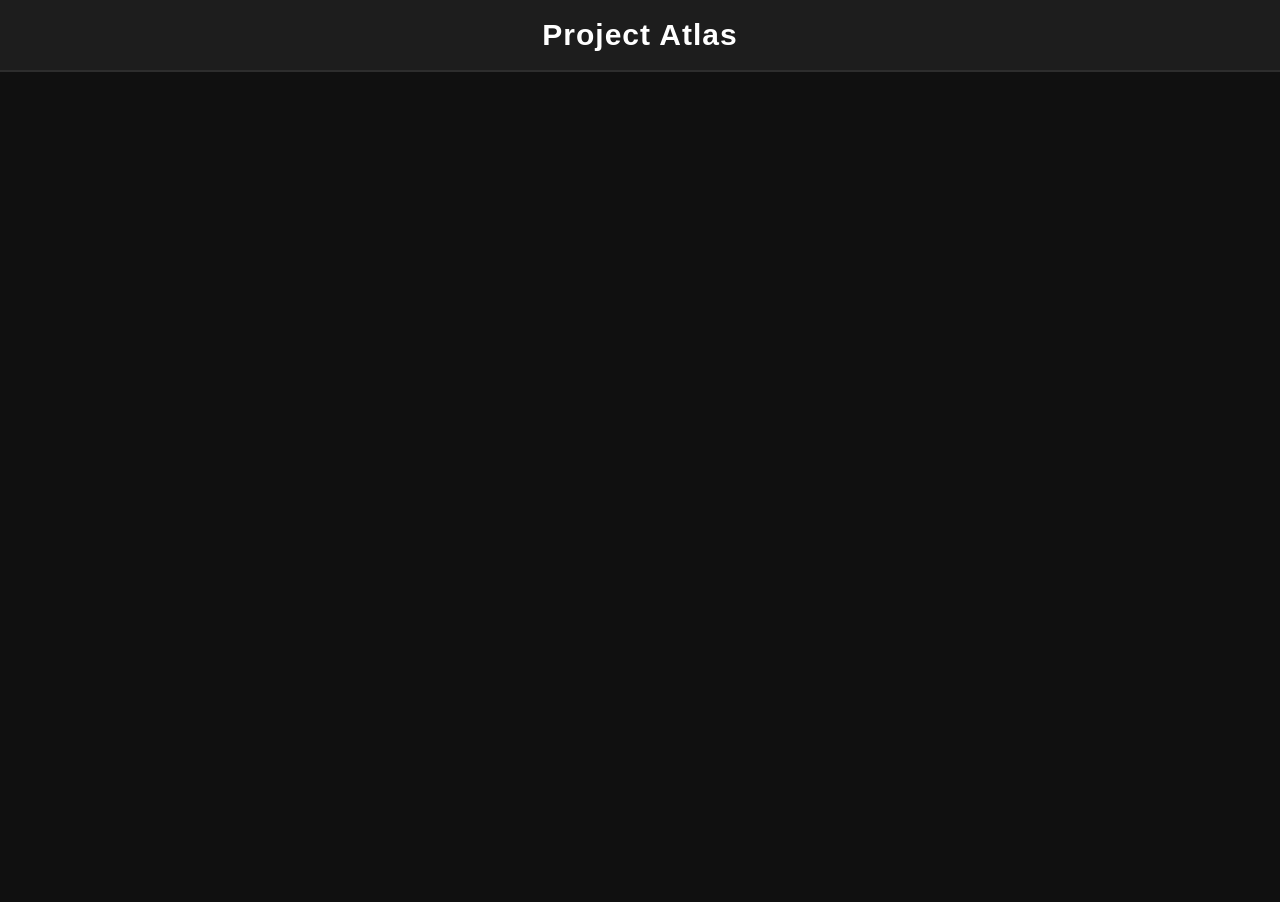
==== atlas.html @ 024258e9 "Create initial HTML structure for Project Atlas" ====
<!DOCTYPE html>
<html lang="en">
<head>
    <meta charset="UTF-8">
    <meta name="viewport" content="width=device-width, initial-scale=1.0">
    <title>Project Atlas - Tiles Survive Dashboard</title>

    <style>
        *{
            margin:0;
            padding:0;
            box-sizing:border-box;
        }

        body{
            background:#101010;
            color:white;
            font-family:Arial,Helvetica,sans-serif;
        }

        header{
            background:#1d1d1d;
            padding:18px;
            text-align:center;
            border-bottom:2px solid #2d2d2d;
        }

        header h1{
            font-size:30px;
            letter-spacing:1px;
        }

        #mapContainer{
            width:100%;
            height:calc(100vh - 70px);
            display:flex;
            justify-content:center;
            align-items:center;
            overflow:auto;
            padding:20px;
        }

        #svgHolder{
            width:100%;
            max-width:1400px;
        }

        #svgHolder svg{
            width:100%;
            height:auto;
            display:block;
        }
    </style>

</head>

<body>

<header>
    <h1>Project Atlas</h1>
</header>

<div id="mapContainer">

    <div id="svgHolder">

    </div>

</div>

<script src="core/atlas.js"></script>

</body>
</html>
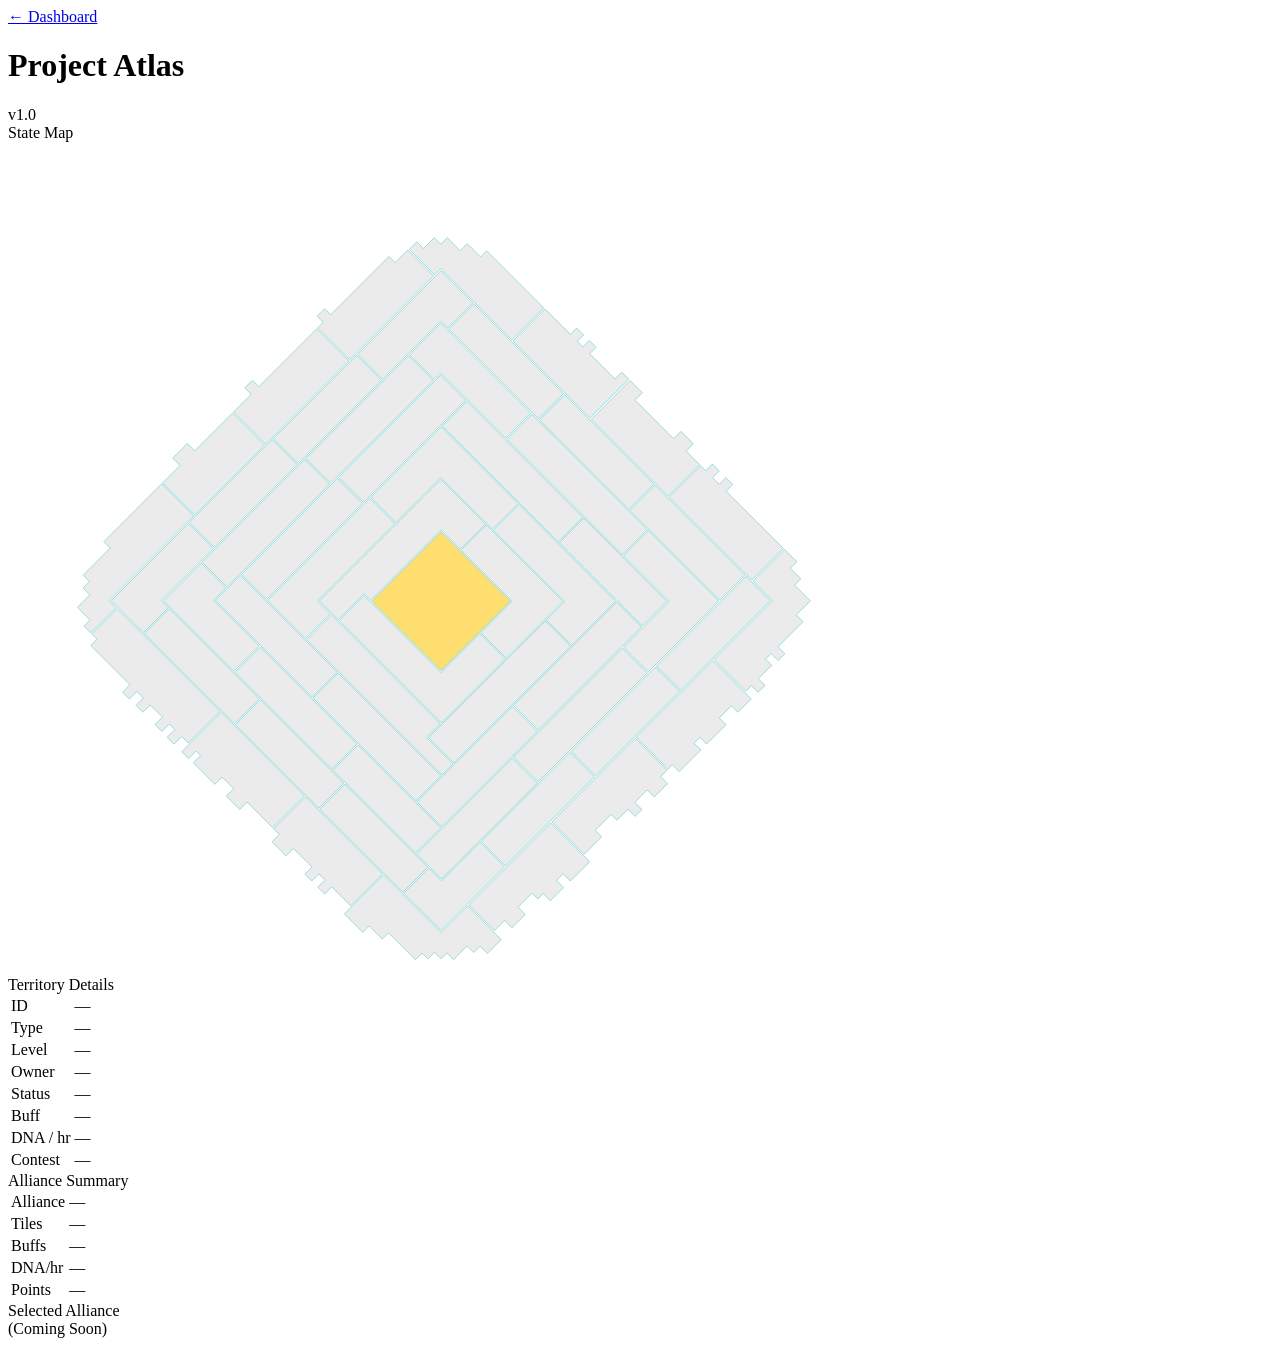
==== commit 4ba929e5: "Refactor HTML structure and add topbar elements" ====
--- a/atlas.html
+++ b/atlas.html
@@ -1,74 +1,196 @@
 <!DOCTYPE html>
 <html lang="en">
 <head>
-    <meta charset="UTF-8">
-    <meta name="viewport" content="width=device-width, initial-scale=1.0">
-    <title>Project Atlas - Tiles Survive Dashboard</title>
 
-    <style>
-        *{
-            margin:0;
-            padding:0;
-            box-sizing:border-box;
-        }
+<meta charset="UTF-8">
+<meta name="viewport" content="width=device-width, initial-scale=1.0">
 
-        body{
-            background:#101010;
-            color:white;
-            font-family:Arial,Helvetica,sans-serif;
-        }
+<title>Project Atlas</title>
 
-        header{
-            background:#1d1d1d;
-            padding:18px;
-            text-align:center;
-            border-bottom:2px solid #2d2d2d;
-        }
-
-        header h1{
-            font-size:30px;
-            letter-spacing:1px;
-        }
-
-        #mapContainer{
-            width:100%;
-            height:calc(100vh - 70px);
-            display:flex;
-            justify-content:center;
-            align-items:center;
-            overflow:auto;
-            padding:20px;
-        }
-
-        #svgHolder{
-            width:100%;
-            max-width:1400px;
-        }
-
-        #svgHolder svg{
-            width:100%;
-            height:auto;
-            display:block;
-        }
-    </style>
+<link rel="stylesheet" href="css/atlas.css">
 
 </head>
 
 <body>
 
-<header>
-    <h1>Project Atlas</h1>
+<header class="topbar">
+
+    <div class="topbar-left">
+        <a href="index.html" class="backButton">← Dashboard</a>
+    </div>
+
+    <div class="topbar-center">
+        <h1>Project Atlas</h1>
+    </div>
+
+    <div class="topbar-right">
+        <span id="atlasVersion">v1.0</span>
+    </div>
+
 </header>
 
-<div id="mapContainer">
 
-    <div id="svgHolder">
+<main class="atlasLayout">
 
-    </div>
+    <!-- ================= MAP ================= -->
 
-</div>
+    <section class="mapPanel">
+
+        <div class="panelTitle">
+            State Map
+        </div>
+
+        <div id="mapContainer">
+
+            <div id="svgHolder">
+
+            </div>
+
+        </div>
+
+    </section>
+
+
+    <!-- ================ RIGHT PANEL ================= -->
+
+    <aside class="sidePanel">
+
+        <!-- Territory -->
+
+        <section class="card">
+
+            <div class="cardTitle">
+                Territory Details
+            </div>
+
+            <table class="infoTable">
+
+                <tr>
+                    <td>ID</td>
+                    <td id="territoryID">—</td>
+                </tr>
+
+                <tr>
+                    <td>Type</td>
+                    <td id="territoryType">—</td>
+                </tr>
+
+                <tr>
+                    <td>Level</td>
+                    <td id="territoryLevel">—</td>
+                </tr>
+
+                <tr>
+                    <td>Owner</td>
+                    <td id="territoryOwner">—</td>
+                </tr>
+
+                <tr>
+                    <td>Status</td>
+                    <td id="territoryStatus">—</td>
+                </tr>
+
+                <tr>
+                    <td>Buff</td>
+                    <td id="territoryBuff">—</td>
+                </tr>
+
+                <tr>
+                    <td>DNA / hr</td>
+                    <td id="territoryDNA">—</td>
+                </tr>
+
+                <tr>
+                    <td>Contest</td>
+                    <td id="territoryPoints">—</td>
+                </tr>
+
+            </table>
+
+        </section>
+
+
+        <!-- Alliance Summary -->
+
+        <section class="card">
+
+            <div class="cardTitle">
+
+                Alliance Summary
+
+            </div>
+
+            <table class="infoTable">
+
+                <tr>
+
+                    <td>Alliance</td>
+
+                    <td id="sumAlliance">—</td>
+
+                </tr>
+
+                <tr>
+
+                    <td>Tiles</td>
+
+                    <td id="sumTiles">—</td>
+
+                </tr>
+
+                <tr>
+
+                    <td>Buffs</td>
+
+                    <td id="sumBuffs">—</td>
+
+                </tr>
+
+                <tr>
+
+                    <td>DNA/hr</td>
+
+                    <td id="sumDNA">—</td>
+
+                </tr>
+
+                <tr>
+
+                    <td>Points</td>
+
+                    <td id="sumPoints">—</td>
+
+                </tr>
+
+            </table>
+
+        </section>
+
+
+        <!-- Future Card -->
+
+        <section class="card">
+
+            <div class="cardTitle">
+
+                Selected Alliance
+
+            </div>
+
+            <div id="futureArea">
+
+                (Coming Soon)
+
+            </div>
+
+        </section>
+
+    </aside>
+
+</main>
 
 <script src="core/atlas.js"></script>
 
 </body>
+
 </html>
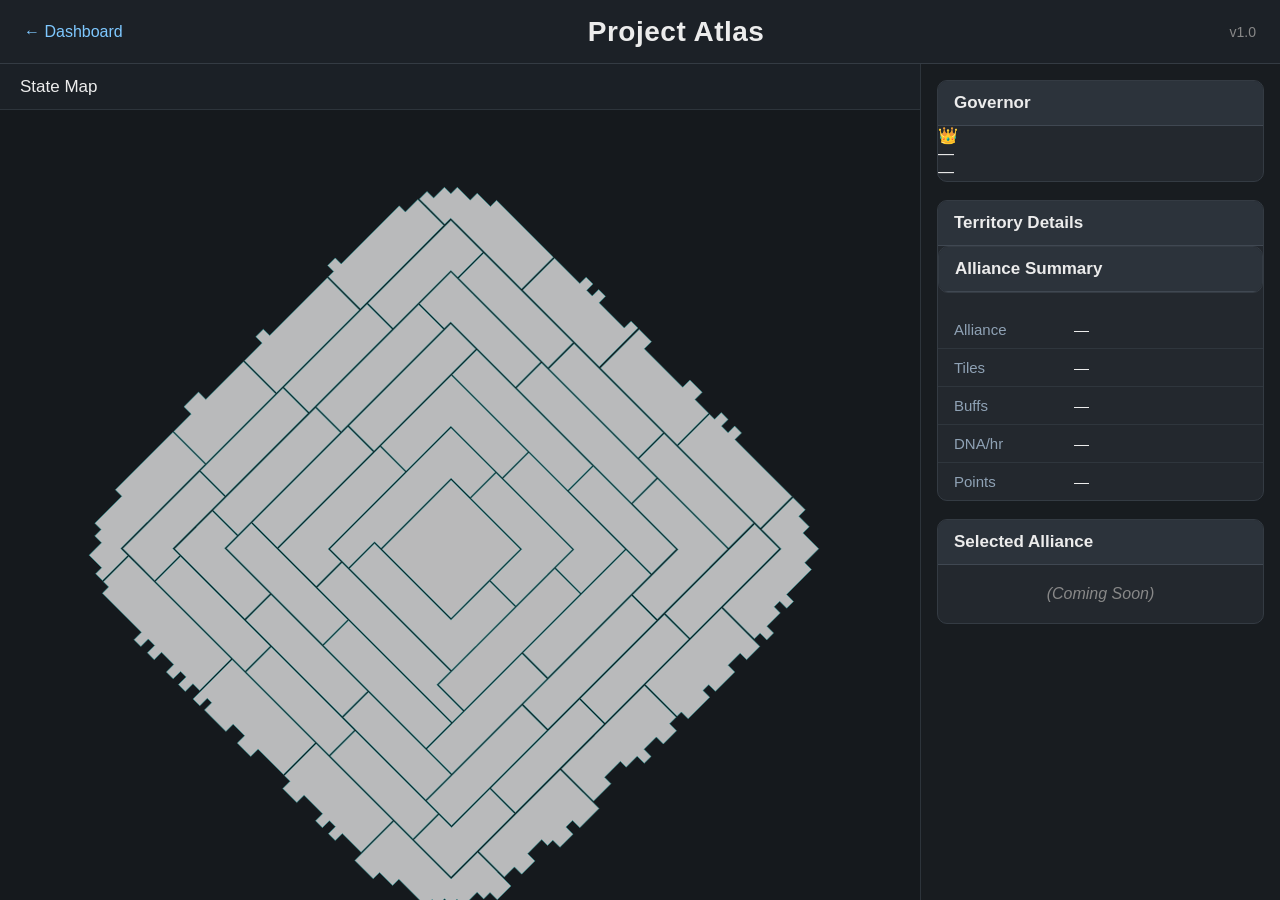
==== commit 3ea454b2: "Update atlas.html" ====
--- a/atlas.html
+++ b/atlas.html
@@ -55,59 +55,50 @@
 
     <aside class="sidePanel">
 
-        <!-- Territory -->
+        <!-- Governor -->
 
-        <section class="card">
+<section class="card">
 
-            <div class="cardTitle">
-                Territory Details
+    <div class="cardTitle">
+        Governor
+    </div>
+
+    <div id="governorBanner">
+
+        <div class="govHeader">
+
+            <div class="govCrown">👑</div>
+
+            <div class="govInfo">
+
+                <div id="govAlliance">
+                    —
+                </div>
+
+                <div id="govLeader">
+                    —
+                </div>
+
             </div>
 
-            <table class="infoTable">
+        </div>
 
-                <tr>
-                    <td>ID</td>
-                    <td id="territoryID">—</td>
-                </tr>
+    </div>
 
-                <tr>
-                    <td>Type</td>
-                    <td id="territoryType">—</td>
-                </tr>
+</section>
 
-                <tr>
-                    <td>Level</td>
-                    <td id="territoryLevel">—</td>
-                </tr>
 
-                <tr>
-                    <td>Owner</td>
-                    <td id="territoryOwner">—</td>
-                </tr>
+<!-- Territory -->
 
-                <tr>
-                    <td>Status</td>
-                    <td id="territoryStatus">—</td>
-                </tr>
+<section class="card">
 
-                <tr>
-                    <td>Buff</td>
-                    <td id="territoryBuff">—</td>
-                </tr>
+    <div class="cardTitle">
+        Territory Details
+    </div>
 
-                <tr>
-                    <td>DNA / hr</td>
-                    <td id="territoryDNA">—</td>
-                </tr>
+    <table class="infoTable">
 
-                <tr>
-                    <td>Contest</td>
-                    <td id="territoryPoints">—</td>
-                </tr>
-
-            </table>
-
-        </section>
+        <tr
 
 
         <!-- Alliance Summary -->
--- a/css/atlas.css
+++ b/css/atlas.css
@@ -0,0 +1,286 @@
+/* =======================================================
+   PROJECT ATLAS
+   ======================================================= */
+
+*{
+    margin:0;
+    padding:0;
+    box-sizing:border-box;
+}
+
+html,
+body{
+
+    height:100%;
+
+    background:#111417;
+
+    color:#ececec;
+
+    font-family:Segoe UI,Arial,sans-serif;
+
+}
+
+/* ================= HEADER ================= */
+
+.topbar{
+
+    height:64px;
+
+    background:#1c2127;
+
+    border-bottom:1px solid #343b43;
+
+    display:flex;
+
+    align-items:center;
+
+    justify-content:space-between;
+
+    padding:0 24px;
+
+}
+
+.topbar h1{
+
+    font-size:28px;
+
+    font-weight:600;
+
+    letter-spacing:0.5px;
+
+}
+
+.backButton{
+
+    color:#7ec8ff;
+
+    text-decoration:none;
+
+    font-size:16px;
+
+}
+
+.backButton:hover{
+
+    color:white;
+
+}
+
+#atlasVersion{
+
+    color:#888;
+
+    font-size:14px;
+
+}
+
+/* ================= MAIN ================= */
+
+.atlasLayout{
+
+    display:grid;
+
+    grid-template-columns:1fr 360px;
+
+    height:calc(100vh - 64px);
+
+}
+
+/* ================= MAP ================= */
+
+.mapPanel{
+
+    display:flex;
+
+    flex-direction:column;
+
+    overflow:hidden;
+
+    background:#15191d;
+
+}
+
+.panelTitle{
+
+    height:46px;
+
+    display:flex;
+
+    align-items:center;
+
+    padding-left:20px;
+
+    font-size:17px;
+
+    border-bottom:1px solid #2d343b;
+
+    background:#1b2026;
+
+}
+
+#mapContainer{
+
+    flex:1;
+
+    overflow:auto;
+
+    display:flex;
+
+    justify-content:center;
+
+    align-items:center;
+
+    padding:20px;
+
+}
+
+#svgHolder{
+
+    width:100%;
+
+    max-width:1200px;
+
+}
+
+#svgHolder svg{
+
+    width:100%;
+
+    height:auto;
+
+    display:block;
+
+}
+
+/* ================= RIGHT PANEL ================= */
+
+.sidePanel{
+
+    background:#181c20;
+
+    border-left:1px solid #2d343b;
+
+    overflow-y:auto;
+
+    padding:16px;
+
+}
+
+/* ================= CARDS ================= */
+
+.card{
+
+    background:#23282e;
+
+    border:1px solid #343b43;
+
+    border-radius:10px;
+
+    margin-bottom:18px;
+
+    overflow:hidden;
+
+}
+
+.cardTitle{
+
+    background:#2c333b;
+
+    padding:12px 16px;
+
+    font-size:17px;
+
+    font-weight:600;
+
+    border-bottom:1px solid #404852;
+
+}
+
+.infoTable{
+
+    width:100%;
+
+    border-collapse:collapse;
+
+}
+
+.infoTable td{
+
+    padding:10px 16px;
+
+    border-bottom:1px solid #2f363d;
+
+    font-size:15px;
+
+}
+
+.infoTable td:first-child{
+
+    width:120px;
+
+    color:#8fa2b5;
+
+}
+
+.infoTable tr:last-child td{
+
+    border-bottom:none;
+
+}
+
+/* ================= FUTURE ================= */
+
+#futureArea{
+
+    padding:20px;
+
+    text-align:center;
+
+    color:#888;
+
+    font-style:italic;
+
+}
+
+/* ================= SCROLLBAR ================= */
+
+::-webkit-scrollbar{
+
+    width:10px;
+
+}
+
+::-webkit-scrollbar-thumb{
+
+    background:#555;
+
+    border-radius:6px;
+
+}
+
+::-webkit-scrollbar-track{
+
+    background:#222;
+
+}
+
+/* ================= MOBILE ================= */
+
+@media (max-width:1000px){
+
+.atlasLayout{
+
+    grid-template-columns:1fr;
+
+}
+
+.sidePanel{
+
+    border-left:none;
+
+    border-top:1px solid #333;
+
+}
+
+}
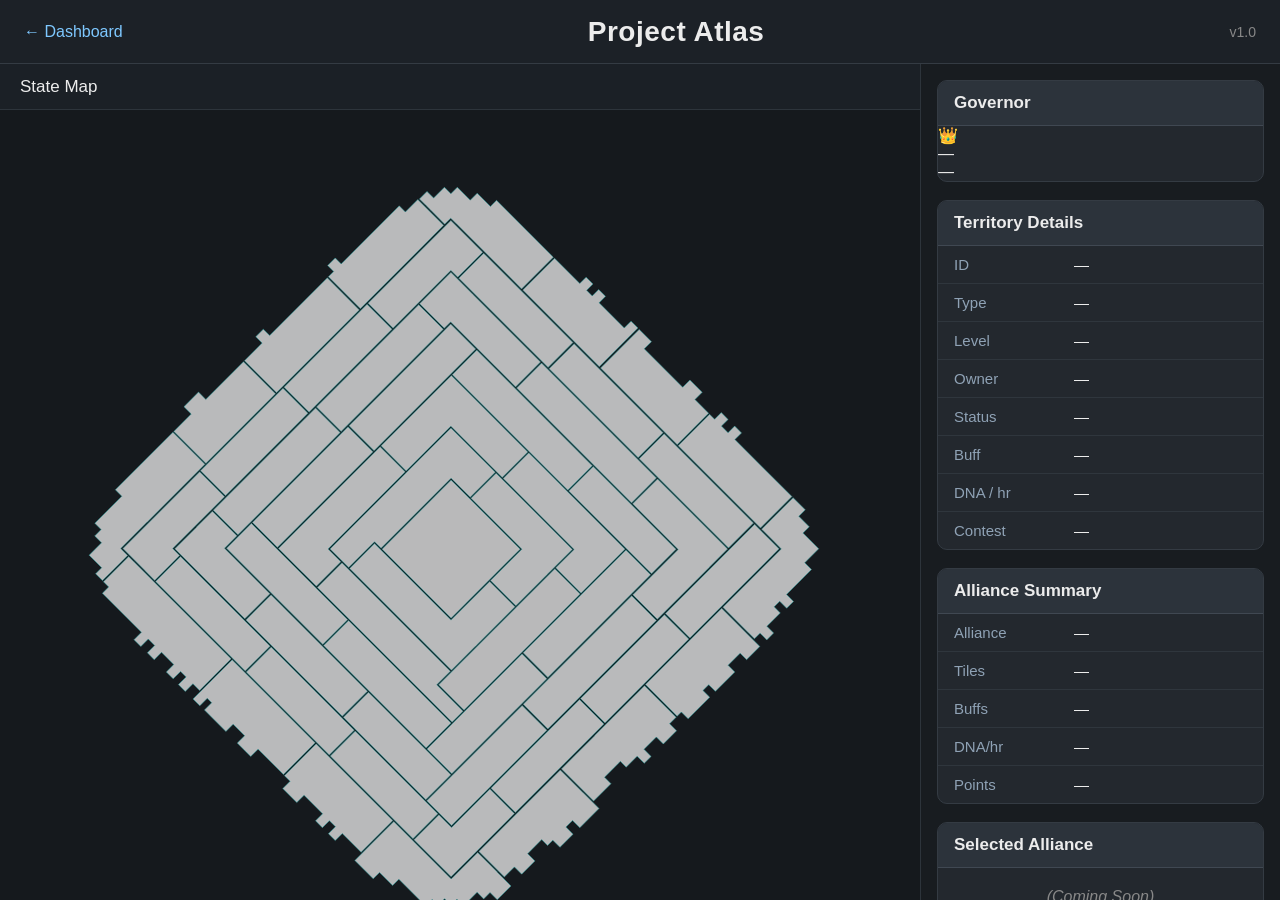
==== commit dc7da6a9: "Update atlas.html" ====
--- a/atlas.html
+++ b/atlas.html
@@ -98,7 +98,49 @@
 
     <table class="infoTable">
 
-        <tr
+        <tr>
+            <td>ID</td>
+            <td id="territoryID">—</td>
+        </tr>
+
+        <tr>
+            <td>Type</td>
+            <td id="territoryType">—</td>
+        </tr>
+
+        <tr>
+            <td>Level</td>
+            <td id="territoryLevel">—</td>
+        </tr>
+
+        <tr>
+            <td>Owner</td>
+            <td id="territoryOwner">—</td>
+        </tr>
+
+        <tr>
+            <td>Status</td>
+            <td id="territoryStatus">—</td>
+        </tr>
+
+        <tr>
+            <td>Buff</td>
+            <td id="territoryBuff">—</td>
+        </tr>
+
+        <tr>
+            <td>DNA / hr</td>
+            <td id="territoryDNA">—</td>
+        </tr>
+
+        <tr>
+            <td>Contest</td>
+            <td id="territoryPoints">—</td>
+        </tr>
+
+    </table>
+
+</section>
 
 
         <!-- Alliance Summary -->
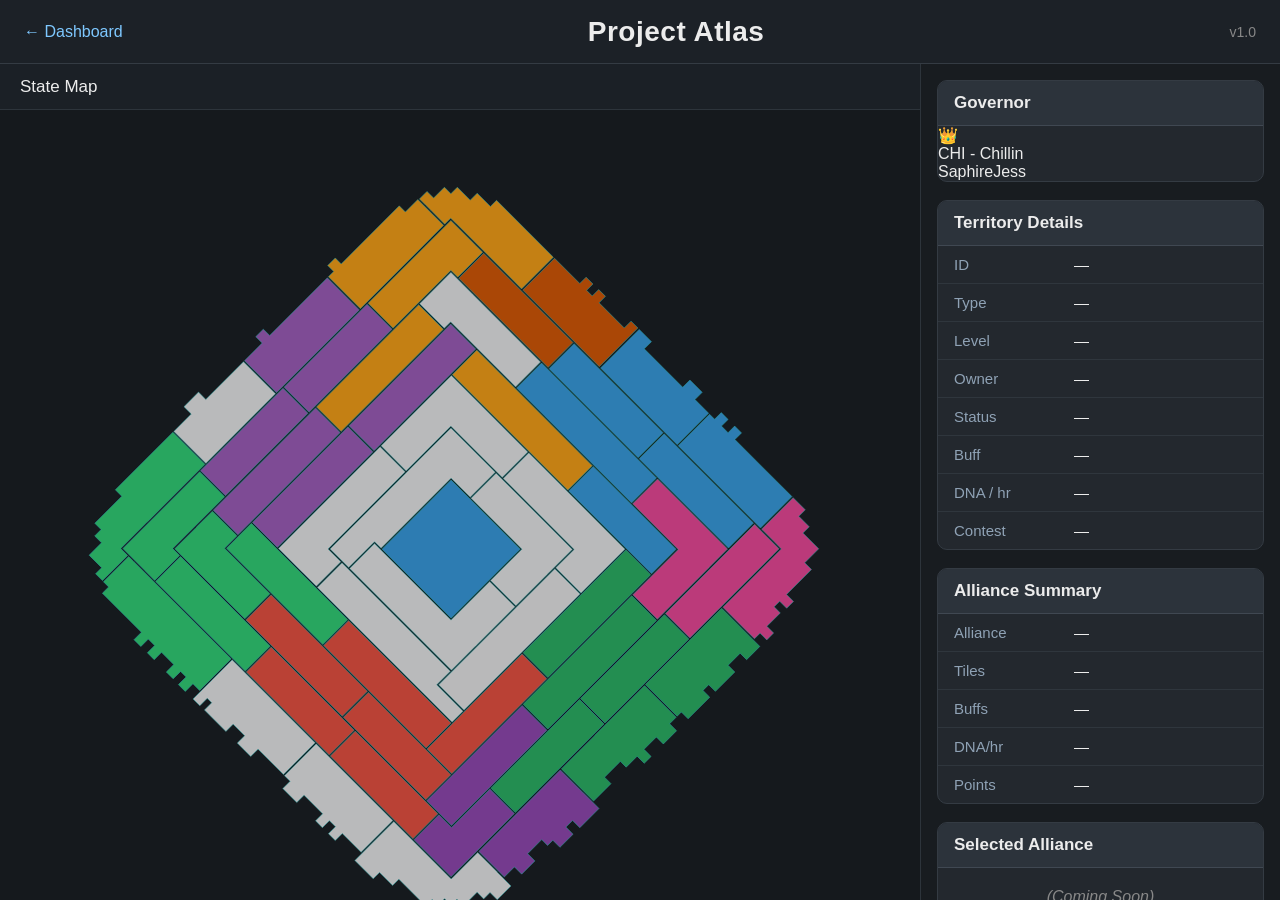
==== commit ef52b98d: "Update atlas.html" ====
--- a/atlas.html
+++ b/atlas.html
@@ -42,9 +42,9 @@
 
         <div id="mapContainer">
 
-            <div id="svgHolder">
-
-            </div>
+            <div id="svgHolder"></div>
+
+            <div id="labelLayer"></div>
 
         </div>
 
